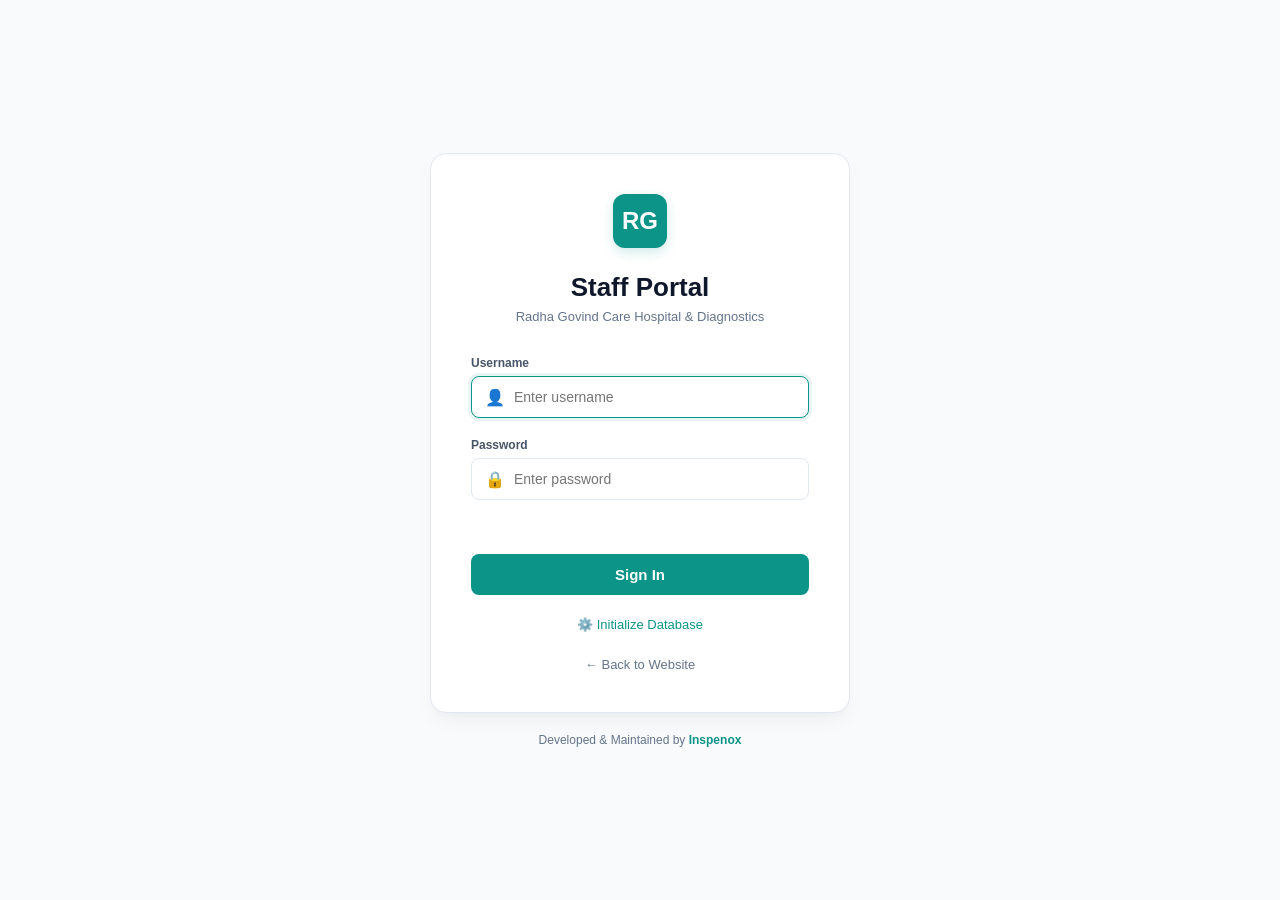
==== admin/index.html @ 0d7b7b8d "first commit" ====
<!DOCTYPE html>
<html lang="en">
<head>
    <meta charset="UTF-8">
    <meta name="viewport" content="width=device-width, initial-scale=1.0">
    <title>Staff Portal Login — Radha Govind Care Hospital</title>
    <meta name="description" content="Staff portal login for Radha Govind Care Hospital.">
    <link rel="stylesheet" href="/admin/login.css">
    <link rel="icon" href="data:image/svg+xml,<svg xmlns='http://www.w3.org/2000/svg' viewBox='0 0 100 100'><text y='.9em' font-size='90'>🔐</text></svg>">
</head>
<body>

<div class="login-bg">
    <div class="login-container">
        <div class="login-card" id="loginCard">
            <div class="login-logo">
                <div class="logo-icon">RG</div>
            </div>
            <h1>Staff Portal</h1>
            <p class="login-desc">Radha Govind Care Hospital & Diagnostics</p>

            <form id="loginForm" autocomplete="off">
                <div class="form-group">
                    <label for="username">Username</label>
                    <div class="input-icon">
                        <span class="icon">👤</span>
                        <input type="text" class="form-control" id="username" placeholder="Enter username" required autofocus>
                    </div>
                </div>
                <div class="form-group">
                    <label for="password">Password</label>
                    <div class="input-icon">
                        <span class="icon">🔒</span>
                        <input type="password" class="form-control" id="password" placeholder="Enter password" required>
                    </div>
                </div>
                <div class="error-msg" id="errorMsg"></div>
                <button type="submit" class="btn-login" id="loginBtn">Sign In</button>
            </form>

            <div style="margin-top: 20px; text-align: center;">
                <a href="#" id="setupDbLink" class="setup-link">⚙️ Initialize Database</a>
            </div>

            <a href="../" class="back-link">← Back to Website</a>
        </div>
        <div style="text-align: center; margin-top: 20px; font-size: 12px; color: #64748b;">
            Developed & Maintained by <a href="https://inspenox.in" target="_blank" style="color: #0d9488; text-decoration: none; font-weight: 600;">Inspenox</a>
        </div>
    </div>
</div>

<script src="/admin/login.js"></script>
</body>
</html>
---- admin/login.css ----
/* ═══════════════════════════════════════
   STAFF PORTAL LOGIN STYLING — login.css
   ═══════════════════════════════════════ */

:root {
  --primary: #0d9488;
  --primary-hover: #0f766e;
  --bg: #f8fafc;
  --text: #0f172a;
  --text-muted: #64748b;
  --border: #e2e8f0;
}

* {
  margin: 0;
  padding: 0;
  box-sizing: border-box;
}

body {
  font-family: 'Inter', sans-serif;
  background-color: var(--bg);
  color: var(--text);
  display: flex;
  justify-content: center;
  align-items: center;
  min-height: 100vh;
  padding: 20px;
}

.login-bg {
  width: 100%;
  max-width: 420px;
}

.login-container {
  display: flex;
  flex-direction: column;
}

.login-card {
  background-color: #ffffff;
  border-radius: 16px;
  border: 1px solid var(--border);
  padding: 40px;
  box-shadow: 0 10px 25px -5px rgba(0, 0, 0, 0.05), 0 8px 10px -6px rgba(0, 0, 0, 0.03);
}

.login-logo {
  display: flex;
  justify-content: center;
  margin-bottom: 24px;
}

.logo-icon {
  width: 54px;
  height: 54px;
  background-color: var(--primary);
  color: #ffffff;
  font-family: 'Outfit', sans-serif;
  font-weight: 800;
  font-size: 24px;
  border-radius: 12px;
  display: flex;
  align-items: center;
  justify-content: center;
  box-shadow: 0 4px 12px rgba(13, 148, 136, 0.2);
}

h1 {
  font-family: 'Outfit', sans-serif;
  font-size: 26px;
  text-align: center;
  margin-bottom: 6px;
}

.login-desc {
  font-size: 13px;
  color: var(--text-muted);
  text-align: center;
  margin-bottom: 32px;
}

.form-group {
  margin-bottom: 20px;
}

label {
  display: block;
  font-size: 12px;
  font-weight: 600;
  color: #475569;
  margin-bottom: 6px;
}

.input-icon {
  position: relative;
  display: flex;
  align-items: center;
}

.input-icon .icon {
  position: absolute;
  left: 14px;
  font-size: 16px;
  color: var(--text-muted);
  pointer-events: none;
}

.form-control {
  width: 100%;
  padding: 12px 14px 12px 42px;
  border-radius: 8px;
  border: 1px solid var(--border);
  font-family: 'Inter', sans-serif;
  font-size: 14px;
  outline: none;
  transition: border-color 0.15s ease, box-shadow 0.15s ease;
}

.form-control:focus {
  border-color: var(--primary);
  box-shadow: 0 0 0 3px rgba(13, 148, 136, 0.1);
}

.error-msg {
  color: #ef4444;
  font-size: 13px;
  margin-bottom: 16px;
  min-height: 18px;
  text-align: center;
}

.btn-login {
  width: 100%;
  padding: 12px;
  border-radius: 8px;
  border: none;
  background-color: var(--primary);
  color: #ffffff;
  font-family: 'Outfit', sans-serif;
  font-weight: 600;
  font-size: 15px;
  cursor: pointer;
  transition: background-color 0.15s ease, transform 0.1s ease;
}

.btn-login:hover {
  background-color: var(--primary-hover);
}

.btn-login:active {
  transform: scale(0.98);
}

.setup-link {
  font-size: 13px;
  color: var(--primary);
  text-decoration: none;
  font-weight: 500;
}

.setup-link:hover {
  text-decoration: underline;
}

.back-link {
  display: block;
  text-align: center;
  margin-top: 24px;
  font-size: 13px;
  color: var(--text-muted);
  text-decoration: none;
}

.back-link:hover {
  color: var(--primary);
}

/* Spinner */
.spinner {
  display: inline-block;
  width: 14px;
  height: 14px;
  border: 2px solid rgba(255,255,255,0.3);
  border-radius: 50%;
  border-top-color: #fff;
  animation: spin 0.8s linear infinite;
  margin-right: 8px;
  vertical-align: middle;
}

@keyframes spin {
  to { transform: rotate(360deg); }
}
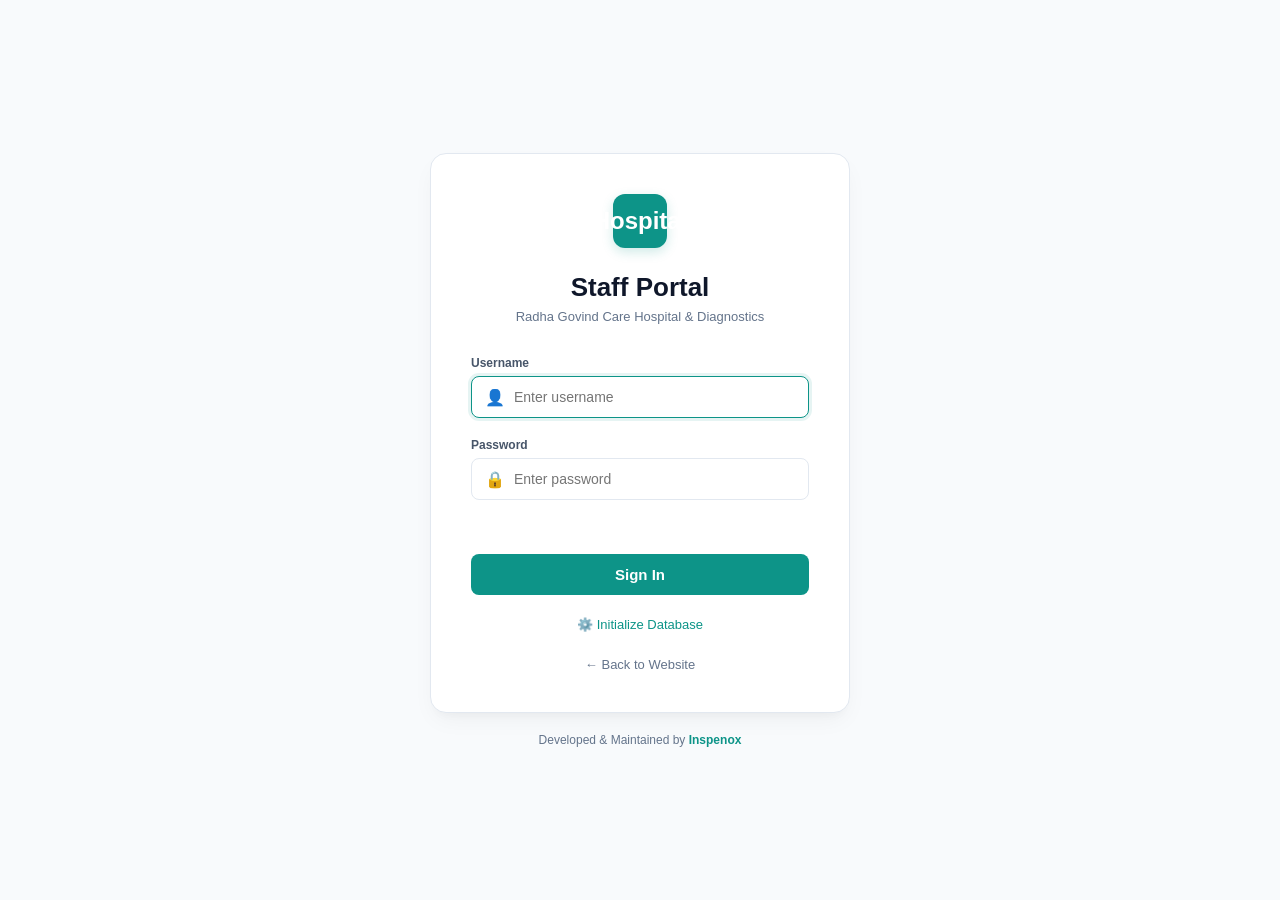
==== commit 54fdd19f: "first commit" ====
--- a/admin/index.html
+++ b/admin/index.html
@@ -1,55 +1,62 @@
 <!DOCTYPE html>
 <html lang="en">
+
 <head>
     <meta charset="UTF-8">
     <meta name="viewport" content="width=device-width, initial-scale=1.0">
-    <title>Staff Portal Login — Radha Govind Care Hospital</title>
-    <meta name="description" content="Staff portal login for Radha Govind Care Hospital.">
+    <title>Staff Portal Login — Care Hospital</title>
+    <meta name="description" content="Staff portal login for Care Hospital.">
     <link rel="stylesheet" href="/admin/login.css">
-    <link rel="icon" href="data:image/svg+xml,<svg xmlns='http://www.w3.org/2000/svg' viewBox='0 0 100 100'><text y='.9em' font-size='90'>🔐</text></svg>">
+    <link rel="icon"
+        href="data:image/svg+xml,<svg xmlns='http://www.w3.org/2000/svg' viewBox='0 0 100 100'><text y='.9em' font-size='90'>🔐</text></svg>">
 </head>
+
 <body>
 
-<div class="login-bg">
-    <div class="login-container">
-        <div class="login-card" id="loginCard">
-            <div class="login-logo">
-                <div class="logo-icon">RG</div>
+    <div class="login-bg">
+        <div class="login-container">
+            <div class="login-card" id="loginCard">
+                <div class="login-logo">
+                    <div class="logo-icon">Hospital</div>
+                </div>
+                <h1>Staff Portal</h1>
+                <p class="login-desc">Radha Govind Care Hospital & Diagnostics</p>
+
+                <form id="loginForm" autocomplete="off">
+                    <div class="form-group">
+                        <label for="username">Username</label>
+                        <div class="input-icon">
+                            <span class="icon">👤</span>
+                            <input type="text" class="form-control" id="username" placeholder="Enter username" required
+                                autofocus>
+                        </div>
+                    </div>
+                    <div class="form-group">
+                        <label for="password">Password</label>
+                        <div class="input-icon">
+                            <span class="icon">🔒</span>
+                            <input type="password" class="form-control" id="password" placeholder="Enter password"
+                                required>
+                        </div>
+                    </div>
+                    <div class="error-msg" id="errorMsg"></div>
+                    <button type="submit" class="btn-login" id="loginBtn">Sign In</button>
+                </form>
+
+                <div style="margin-top: 20px; text-align: center;">
+                    <a href="#" id="setupDbLink" class="setup-link">⚙️ Initialize Database</a>
+                </div>
+
+                <a href="../" class="back-link">← Back to Website</a>
             </div>
-            <h1>Staff Portal</h1>
-            <p class="login-desc">Radha Govind Care Hospital & Diagnostics</p>
-
-            <form id="loginForm" autocomplete="off">
-                <div class="form-group">
-                    <label for="username">Username</label>
-                    <div class="input-icon">
-                        <span class="icon">👤</span>
-                        <input type="text" class="form-control" id="username" placeholder="Enter username" required autofocus>
-                    </div>
-                </div>
-                <div class="form-group">
-                    <label for="password">Password</label>
-                    <div class="input-icon">
-                        <span class="icon">🔒</span>
-                        <input type="password" class="form-control" id="password" placeholder="Enter password" required>
-                    </div>
-                </div>
-                <div class="error-msg" id="errorMsg"></div>
-                <button type="submit" class="btn-login" id="loginBtn">Sign In</button>
-            </form>
-
-            <div style="margin-top: 20px; text-align: center;">
-                <a href="#" id="setupDbLink" class="setup-link">⚙️ Initialize Database</a>
+            <div style="text-align: center; margin-top: 20px; font-size: 12px; color: #64748b;">
+                Developed & Maintained by <a href="https://inspenox.in" target="_blank"
+                    style="color: #0d9488; text-decoration: none; font-weight: 600;">Inspenox</a>
             </div>
-
-            <a href="../" class="back-link">← Back to Website</a>
-        </div>
-        <div style="text-align: center; margin-top: 20px; font-size: 12px; color: #64748b;">
-            Developed & Maintained by <a href="https://inspenox.in" target="_blank" style="color: #0d9488; text-decoration: none; font-weight: 600;">Inspenox</a>
         </div>
     </div>
-</div>
 
-<script src="/admin/login.js"></script>
+    <script src="/admin/login.js"></script>
 </body>
-</html>
+
+</html>
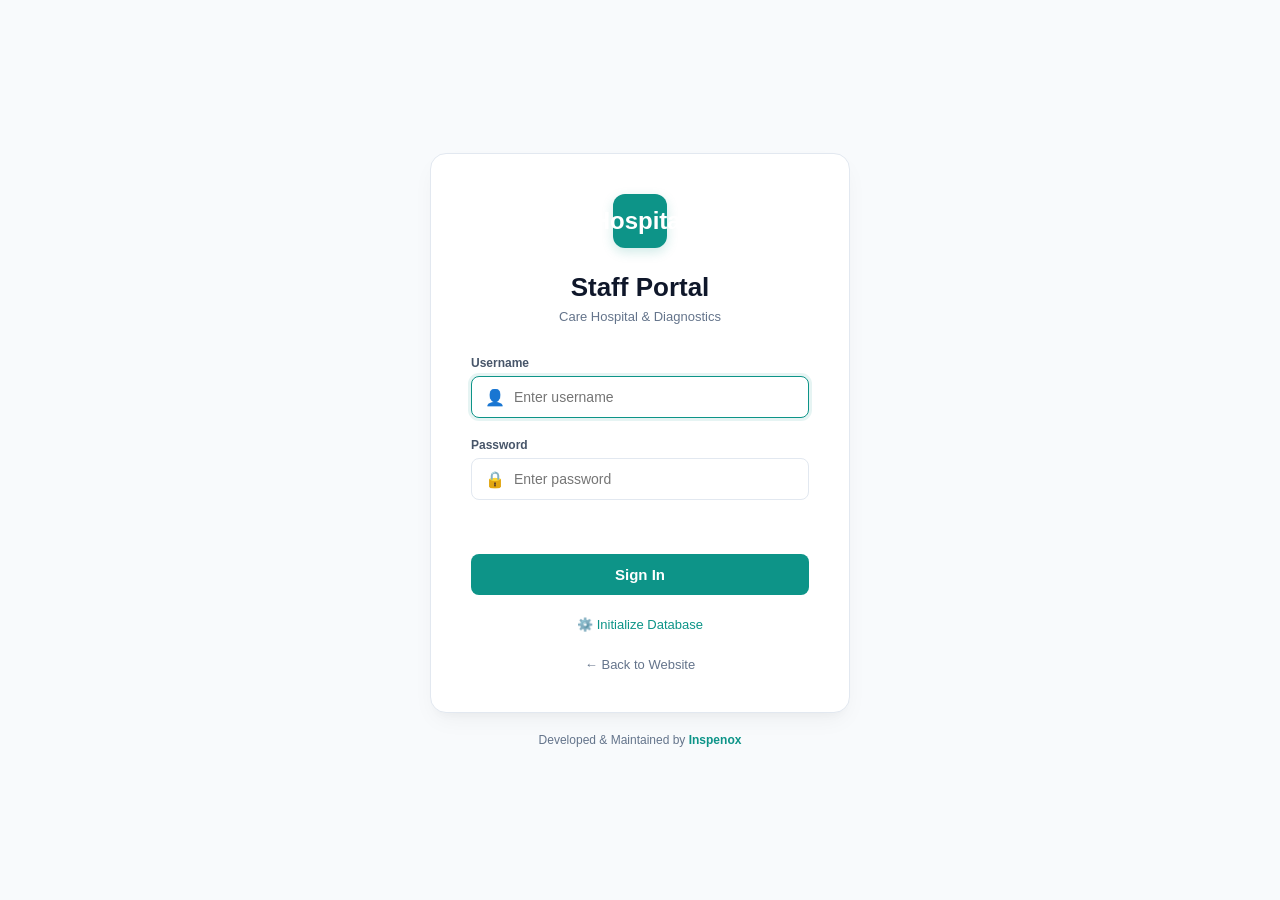
==== commit 3ed103fc: "first commit" ====
--- a/admin/index.html
+++ b/admin/index.html
@@ -20,7 +20,7 @@
                     <div class="logo-icon">Hospital</div>
                 </div>
                 <h1>Staff Portal</h1>
-                <p class="login-desc">Radha Govind Care Hospital & Diagnostics</p>
+                <p class="login-desc"> Care Hospital & Diagnostics</p>
 
                 <form id="loginForm" autocomplete="off">
                     <div class="form-group">
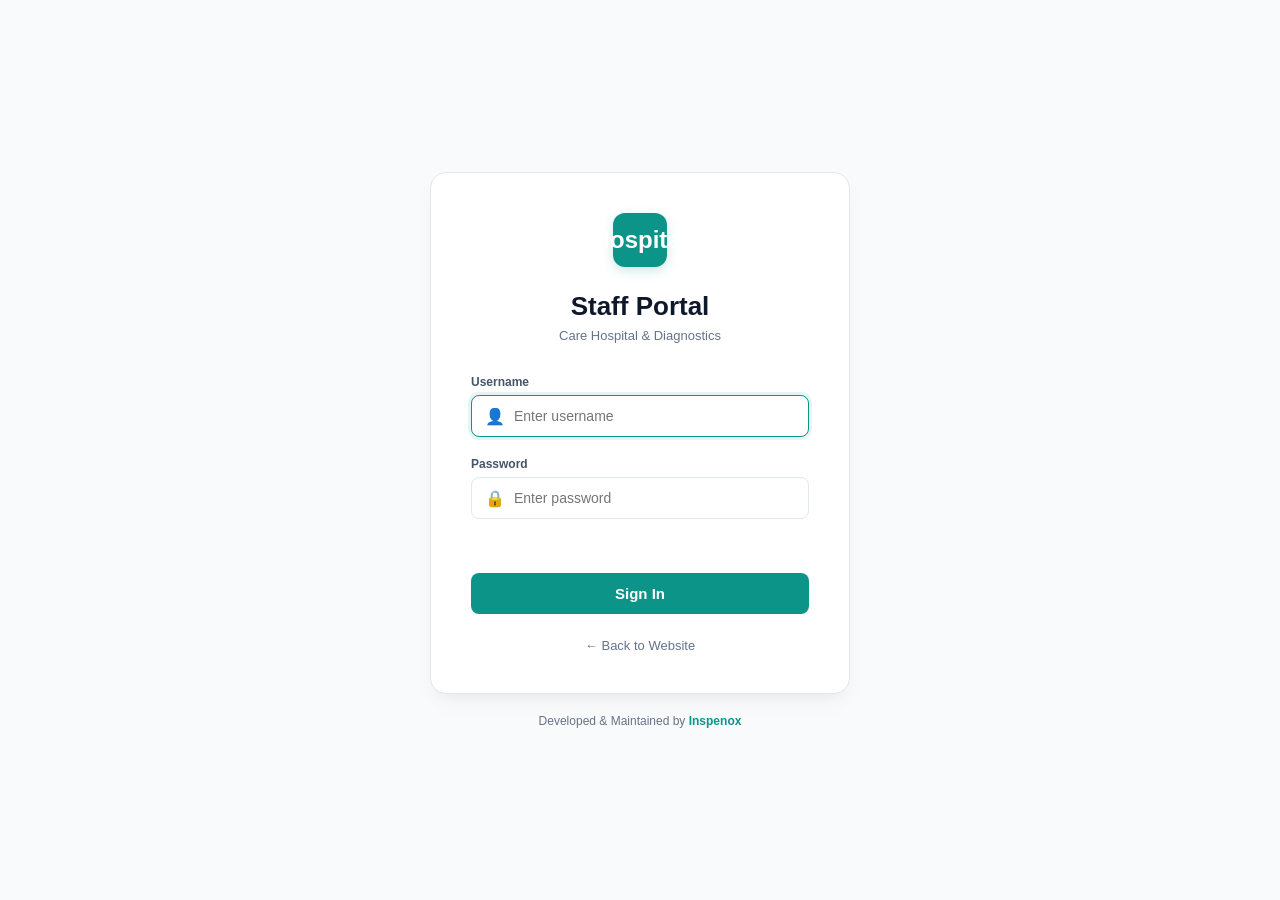
==== commit c87b709c: "invoices change for admin" ====
--- a/admin/index.html
+++ b/admin/index.html
@@ -42,10 +42,10 @@
                     <div class="error-msg" id="errorMsg"></div>
                     <button type="submit" class="btn-login" id="loginBtn">Sign In</button>
                 </form>
-
+<!-- 
                 <div style="margin-top: 20px; text-align: center;">
                     <a href="#" id="setupDbLink" class="setup-link">⚙️ Initialize Database</a>
-                </div>
+                </div> -->
 
                 <a href="../" class="back-link">← Back to Website</a>
             </div>
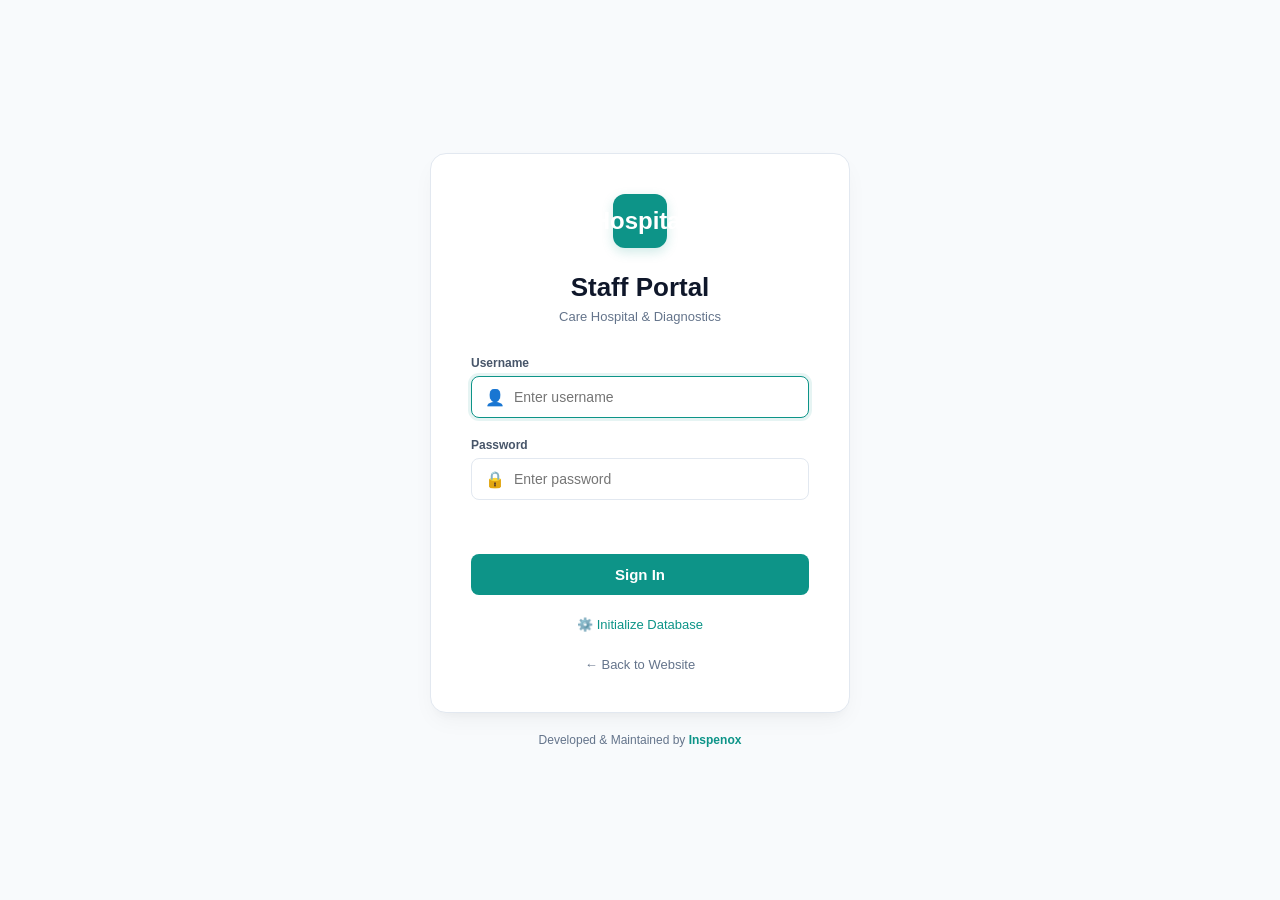
==== commit 67fd319c: "admin" ====
--- a/admin/index.html
+++ b/admin/index.html
@@ -42,10 +42,10 @@
                     <div class="error-msg" id="errorMsg"></div>
                     <button type="submit" class="btn-login" id="loginBtn">Sign In</button>
                 </form>
-<!-- 
+
                 <div style="margin-top: 20px; text-align: center;">
                     <a href="#" id="setupDbLink" class="setup-link">⚙️ Initialize Database</a>
-                </div> -->
+                </div>
 
                 <a href="../" class="back-link">← Back to Website</a>
             </div>
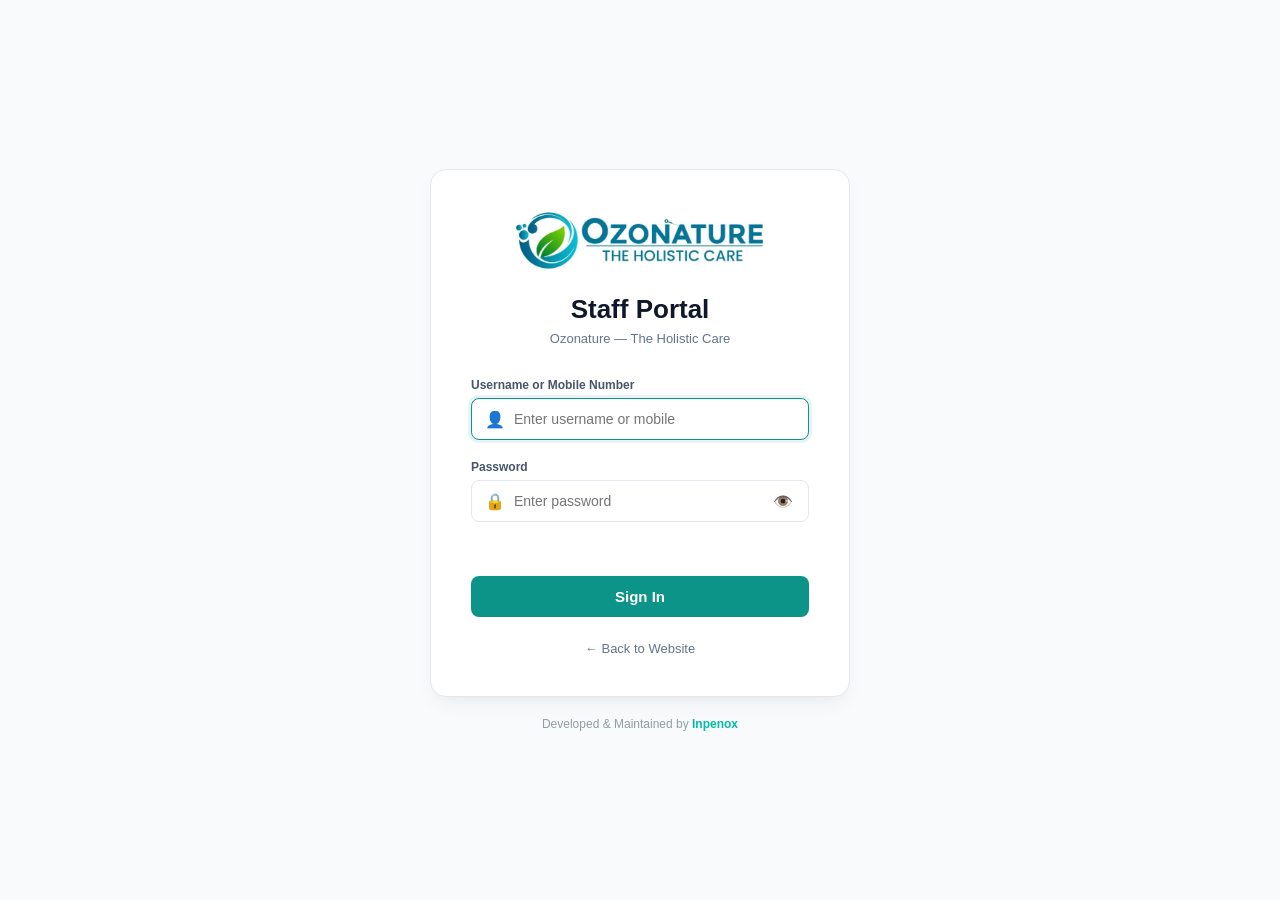
==== commit 9dd4a058: "admin" ====
--- a/admin/index.html
+++ b/admin/index.html
@@ -4,8 +4,8 @@
 <head>
     <meta charset="UTF-8">
     <meta name="viewport" content="width=device-width, initial-scale=1.0">
-    <title>Staff Portal Login — Care Hospital</title>
-    <meta name="description" content="Staff portal login for Care Hospital.">
+    <title>Staff Portal Login — Ozonature</title>
+    <meta name="description" content="Staff portal login for Ozonature.">
     <link rel="stylesheet" href="/admin/login.css">
     <link rel="icon"
         href="data:image/svg+xml,<svg xmlns='http://www.w3.org/2000/svg' viewBox='0 0 100 100'><text y='.9em' font-size='90'>🔐</text></svg>">
@@ -17,41 +17,42 @@
         <div class="login-container">
             <div class="login-card" id="loginCard">
                 <div class="login-logo">
-                    <div class="logo-icon">Hospital</div>
+                    <img src="/assets/ozonature logo.jpg" alt="Ozonature Logo" style="height: 60px; object-fit: contain; display: block; margin: 0 auto;">
                 </div>
                 <h1>Staff Portal</h1>
-                <p class="login-desc"> Care Hospital & Diagnostics</p>
+                <p class="login-desc">Ozonature — The Holistic Care</p>
 
                 <form id="loginForm" autocomplete="off">
                     <div class="form-group">
-                        <label for="username">Username</label>
+                        <label for="username">Username or Mobile Number</label>
                         <div class="input-icon">
                             <span class="icon">👤</span>
-                            <input type="text" class="form-control" id="username" placeholder="Enter username" required
+                            <input type="text" class="form-control" id="username" placeholder="Enter username or mobile" required
                                 autofocus>
                         </div>
                     </div>
                     <div class="form-group">
                         <label for="password">Password</label>
-                        <div class="input-icon">
+                        <div class="input-icon" style="position: relative;">
                             <span class="icon">🔒</span>
                             <input type="password" class="form-control" id="password" placeholder="Enter password"
-                                required>
+                                required style="padding-right: 40px;">
+                            <button type="button" id="passwordToggle" style="position: absolute; right: 12px; top: 50%; transform: translateY(-50%); background: none; border: none; cursor: pointer; font-size: 16px; color: #607377; padding: 4px; display: flex; align-items: center; justify-content: center; z-index: 10;">👁️</button>
                         </div>
                     </div>
                     <div class="error-msg" id="errorMsg"></div>
                     <button type="submit" class="btn-login" id="loginBtn">Sign In</button>
                 </form>
 
-                <div style="margin-top: 20px; text-align: center;">
+                <!-- <div style="margin-top: 20px; text-align: center;">
                     <a href="#" id="setupDbLink" class="setup-link">⚙️ Initialize Database</a>
-                </div>
+                </div> -->
 
                 <a href="../" class="back-link">← Back to Website</a>
             </div>
-            <div style="text-align: center; margin-top: 20px; font-size: 12px; color: #64748b;">
-                Developed & Maintained by <a href="https://inspenox.in" target="_blank"
-                    style="color: #0d9488; text-decoration: none; font-weight: 600;">Inspenox</a>
+            <div style="text-align: center; margin-top: 20px; font-size: 12px; color: #8e9ea2;">
+                Developed & Maintained by <a href="https://inpenox.in" target="_blank"
+                    style="color: #00bba8; text-decoration: none; font-weight: 600;">Inpenox</a>
             </div>
         </div>
     </div>
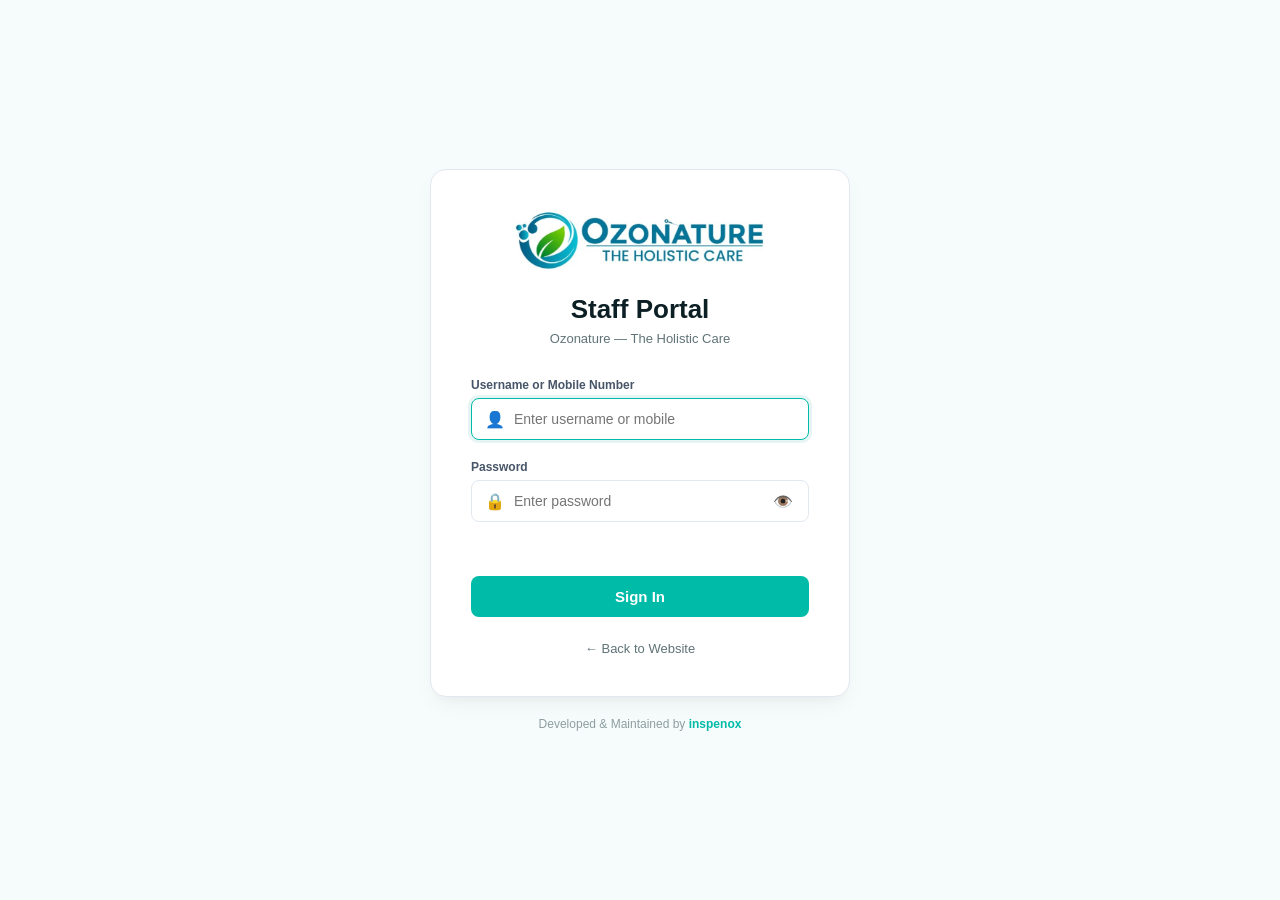
==== commit 16b89764: "brand" ====
--- a/admin/index.html
+++ b/admin/index.html
@@ -51,8 +51,8 @@
                 <a href="../" class="back-link">← Back to Website</a>
             </div>
             <div style="text-align: center; margin-top: 20px; font-size: 12px; color: #8e9ea2;">
-                Developed & Maintained by <a href="https://inpenox.in" target="_blank"
-                    style="color: #00bba8; text-decoration: none; font-weight: 600;">Inpenox</a>
+                Developed & Maintained by <a href="https://inspenox.in" target="_blank"
+                    style="color: #00bba8; text-decoration: none; font-weight: 600;">inspenox</a>
             </div>
         </div>
     </div>
--- a/admin/login.css
+++ b/admin/login.css
@@ -3,11 +3,11 @@
    ═══════════════════════════════════════ */
 
 :root {
-  --primary: #0d9488;
-  --primary-hover: #0f766e;
-  --bg: #f8fafc;
-  --text: #0f172a;
-  --text-muted: #64748b;
+  --primary: #00bba8;
+  --primary-hover: #008d7e;
+  --bg: #f6fcfb;
+  --text: #0b1f24;
+  --text-muted: #607377;
   --border: #e2e8f0;
 }
 
